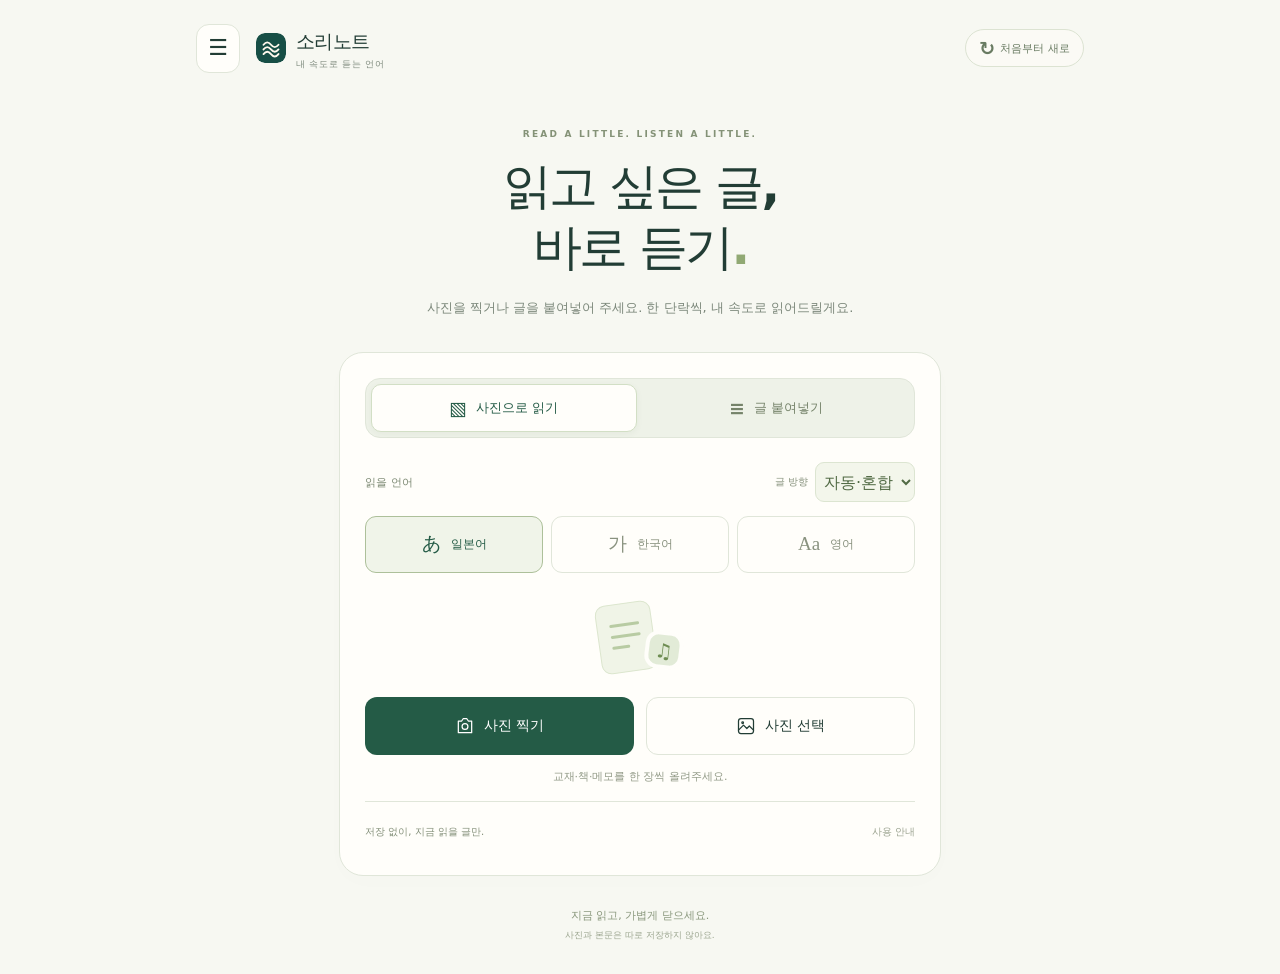
==== sorinote/index.html @ 28db0ab0 "Add photo quality guidance, inline paragraph editing and voice selection" ====
<!doctype html>
<html lang="ko">
<head>
<meta charset="utf-8"><meta name="viewport" content="width=device-width, initial-scale=1, viewport-fit=cover"><meta name="theme-color" content="#f7f8f2">
<meta name="description" content="사진을 찍거나 글을 붙여넣고, 한 단락씩 바로 들어보세요. 일본어·한국어·영어 무료 듣기.">
<title>소리노트 · 사진과 글, 바로 듣기</title><link rel="icon" href="icon.svg" type="image/svg+xml"><link rel="stylesheet" href="style.css?v=10"><script defer src="core.js?v=8"></script><script defer src="reading.js?v=6"></script><script defer src="ocr-clean.js?v=5"></script><script defer src="ocr-input.js?v=10"></script><script defer src="photo-quality.js?v=10"></script><script defer src="study.js?v=10"></script><script defer src="translation.js?v=8"></script><script defer src="workspace.js?v=10"></script><script defer src="app.js?v=10"></script>
</head><body>
<a class="skip" href="#main">본문으로 건너뛰기</a>
<header class="header"><a href="./" class="brand" aria-label="소리노트 홈"><img src="icon.svg" alt="" width="30" height="30"><span>소리노트<small>내 속도로 듣는 언어</small></span></a><button id="reset" class="reset-button" type="button"><span aria-hidden="true">↻</span> 처음부터 새로</button></header>
<main id="main" class="shell">
<section class="intro" id="intro"><span class="eyebrow">READ A LITTLE. LISTEN A LITTLE.</span><h1>읽고 싶은 글,<br> 바로 듣기<span class="title-dot">.</span></h1><p>사진을 찍거나 글을 붙여넣어 주세요.<br class="mobile-break"> 한 단락씩, 내 속도로 읽어드릴게요.</p></section>
<section id="intake-card" class="source-card" aria-label="본문 가져오기">
<div class="intake-tabs" role="tablist" aria-label="본문 가져오는 방법"><button id="photo-mode" type="button" role="tab" aria-selected="true" aria-controls="photo-source"><span aria-hidden="true">▧</span> 사진으로 읽기</button><button id="write-text" type="button" role="tab" aria-selected="false" aria-controls="text-editor" tabindex="-1"><span aria-hidden="true">≡</span> 글 붙여넣기</button></div>
<div class="source-top"><span class="small-label">읽을 언어</span><label id="layout-field" class="layout-field"><span>글 방향</span><select id="layout" aria-label="사진 속 글 방향"><option value="auto">자동·혼합</option><option value="horizontal">가로쓰기</option><option value="vertical">세로쓰기</option></select></label></div>
<fieldset class="languages"><legend class="sr-only">학습 언어</legend><label><input type="radio" name="language" value="ja" checked><span><b>あ</b> 일본어</span></label><label><input type="radio" name="language" value="ko"><span><b>가</b> 한국어</span></label><label><input type="radio" name="language" value="en"><span><b>Aa</b> 영어</span></label></fieldset>
<div id="photo-source" role="tabpanel" aria-labelledby="photo-mode"><div id="dropzone" class="dropzone"><div class="upload-illustration" id="upload-illustration" aria-hidden="true"><span class="paper-symbol"><i></i><i></i><i></i></span><span class="sound-symbol">♫</span></div><div class="photo-actions"><button type="button" id="take-photo" class="primary source-button"><svg viewBox="0 0 24 24" aria-hidden="true"><path d="M4 6h4l2-3h4l2 3h4v14H4z"/><circle cx="12" cy="12.5" r="3.5"/></svg><span>사진 찍기</span></button><button type="button" id="choose-photo" class="secondary source-button"><svg viewBox="0 0 24 24" aria-hidden="true"><rect x="3" y="3" width="18" height="18" rx="3"/><circle cx="8" cy="8" r="1"/><path d="m3 17 6-6 4 4 3-3 5 5"/></svg><span>사진 선택</span></button></div><p class="upload-hint" id="upload-hint">교재·책·메모를 한 장씩 올려주세요.</p></div>
<input type="file" id="camera-input" accept="image/*" capture="environment" hidden><input type="file" id="image-input" accept="image/jpeg,image/png,image/webp" hidden>
<div class="photo-preview" id="photo-preview" hidden><img id="image-preview" alt="선택한 사진"><div class="photo-caption"><strong id="photo-title">사진을 불러왔어요</strong><span id="photo-caption">글자를 확인하고 있어요.</span></div><div class="photo-tools"><button id="crop-photo" class="text-button" type="button">자르기</button><button id="rotate" class="icon-button" type="button" aria-label="사진 90도 회전 후 다시 인식" title="90도 회전 후 다시 인식">↻</button></div></div>
<div class="ocr-progress" id="ocr-progress" hidden><div class="progress-heading"><span id="ocr-status" role="status">글자를 읽고 있어요…</span><button type="button" id="cancel-ocr" class="text-button">취소</button></div><progress id="progress" max="1" value="0" aria-label="사진에서 글자 추출 진행률"></progress><p>처음에는 정밀 모델을 내려받느라 시간이 더 걸릴 수 있어요.</p></div>
<div id="error-panel" class="error-panel" role="alert" hidden><p id="error-text"></p><button id="retry" class="text-button" type="button">이 사진 다시 읽기 ↗</button></div>
</div><div id="paste-ready" class="paste-ready" hidden><p>준비한 본문을 아래에서 들어보세요.</p><button id="paste-again" class="text-button" type="button">다른 글 붙여넣기 ↗</button></div><div class="source-bottom"><span class="source-session-hint">저장 없이, 지금 읽을 글만.</span><a href="guide.html" class="guide-link">사용 안내</a></div>
</section>
<section id="text-editor" class="editor-card" hidden aria-labelledby="editor-title"><div class="section-heading"><h2 id="editor-title">읽을 글 확인하기</h2><button id="close-editor" class="text-button" type="button">닫기</button></div><label id="editor-hint" for="source-text" class="editor-hint">잘못 읽힌 글자를 고쳐주세요. <strong>빈 줄 하나가 단락 하나</strong>가 됩니다.</label><textarea id="source-text" maxlength="30000" placeholder="글을 입력하거나 붙여넣어 주세요.&#10;&#10;단락 사이를 한 줄 비우면 각각 나누어 들을 수 있어요."></textarea><div class="editor-meta"><span id="text-count">0자</span><span>최대 30,000자</span></div><div id="paste-options" class="paste-options" hidden><button id="split-pasted" class="text-button" type="button">문장별로 나누기</button><span>원래 단락은 그대로 유지해요.</span></div><button id="apply-text" class="primary full" type="button">이 글로 듣기 <span aria-hidden="true">→</span></button></section>
<section id="results" class="results" hidden aria-labelledby="results-title"><div class="section-heading"><div><span class="eyebrow">READY TO LISTEN</span><h2 id="results-title">한 단락씩 들어보세요 <span id="paragraph-count"></span></h2></div><button type="button" id="edit-text" class="text-button">글 수정</button></div>
<div class="reading-toolbar"><button id="furigana-toggle" type="button" aria-pressed="false">후리가나 켜기</button><button id="copy-all" type="button">전체 복사</button><details id="reading-settings"><summary>읽기 설정</summary><div class="settings-panel"><label for="font-size">글자 크기</label><select id="font-size"><option value="14">작게</option><option value="15" selected>보통</option><option value="17">크게</option></select><p>▶ 한 단락 듣기 · ↻ 그 단락 반복<br>읽고 있는 문장은 배경색으로 표시해요.</p></div></details></div>
<p class="result-hint">▶ 한 단락 듣기 · ↻ 단락 반복</p><p id="furigana-status" class="result-hint" role="status" hidden></p><p id="voice-warning" class="voice-warning" role="status" hidden></p><ol id="paragraphs" class="paragraphs"></ol><button id="another-photo" class="another-button" type="button"><span aria-hidden="true">＋</span> 다른 사진으로 새로 시작</button></section>
<footer class="footer"><span>지금 읽고, 가볍게 닫으세요.</span><p>사진과 본문은 따로 저장하지 않아요.</p></footer>
</main>
<section id="player-bar" class="player-bar" aria-label="전체 듣기" hidden><div class="player-inner"><div class="player-status"><span class="status-dot" id="status-dot"></span><span id="play-status" role="status">듣기 준비</span></div><div class="player-controls"><button type="button" id="play-all" class="primary"><span id="all-symbol" aria-hidden="true">▶</span><span id="all-label">전체 듣기</span></button><button type="button" id="stop" class="secondary stop-button" disabled aria-label="재생 정지"><span aria-hidden="true">■</span><span>정지</span></button>
<div class="speed"><div class="speed-heading"><label for="rate">듣기 속도</label><output id="rate-value" for="rate">1.00×</output></div><input id="rate" type="range" min="0.5" max="2" step="0.05" value="1" aria-valuetext="1.00배속"><div class="speed-limits" aria-hidden="true"><span>0.5×</span><span>2.0×</span></div></div>
</div></div></section>
<div id="toast" class="toast" role="status" hidden></div><noscript>자바스크립트를 켜면 사진의 글자를 추출하고 읽을 수 있습니다.</noscript>
<dialog id="crop-dialog" class="crop-dialog" aria-labelledby="crop-title"><div class="section-heading"><h2 id="crop-title">읽을 부분만 골라주세요</h2><button id="crop-cancel" class="text-button" type="button">취소</button></div><p class="dialog-hint">사진 위를 드래그하거나 모서리를 움직이세요.<br>문제 번호·해설·옆 페이지를 제외하면 더 깔끔해져요.</p><div class="crop-board"><canvas id="crop-canvas" aria-label="사진에서 읽을 영역 선택"></canvas></div><details class="crop-fine"><summary>선택 영역 세밀하게 조절</summary><div class="crop-sliders"><label>왼쪽<input id="crop-x" type="range" min="0" max="97" value="0"></label><label>위쪽<input id="crop-y" type="range" min="0" max="97" value="0"></label><label>너비<input id="crop-w" type="range" min="3" max="100" value="100"></label><label>높이<input id="crop-h" type="range" min="3" max="100" value="100"></label></div></details><div class="crop-actions"><button id="crop-full" class="secondary" type="button">전체 사진 읽기</button><button id="crop-use" class="primary" type="button">선택 영역 읽기</button></div></dialog>
<dialog id="reading-dialog" class="reading-dialog" aria-labelledby="reading-title"><h2 id="reading-title">후리가나 수정</h2><p id="reading-word" lang="ja"></p><label for="reading-value">한자 위에 표시할 읽는 법</label><input id="reading-value" type="text" maxlength="80" autocomplete="off" spellcheck="false"><p class="dialog-hint">자동 독음은 문맥이나 이름에 따라 틀릴 수 있어요.</p><div class="crop-actions"><button id="reading-cancel" class="secondary" type="button">취소</button><button id="reading-apply" class="primary" type="button">반영하기</button></div></dialog>
<dialog id="copy-dialog" class="reading-dialog" aria-labelledby="copy-title"><h2 id="copy-title">복사할 본문</h2><p class="dialog-hint">자동 복사를 사용할 수 없어요. 아래 글을 길게 눌러 복사해주세요.</p><textarea id="copy-text" readonly aria-label="복사할 일본어 원문"></textarea><button id="copy-close" class="primary full" type="button">닫기</button></dialog>
</body></html>
---- sorinote/style.css ----
@charset "UTF-8";
:root{--bg:#f7f8f2;--paper:#fffefa;--ink:#223d35;--muted:#7c887b;--accent:#245b46;--line:#e0e6d9;--tint:#eef2e5;--soft:#e4edda;font-family:"Pretendard","Noto Sans KR","Malgun Gothic",system-ui,sans-serif;color:var(--ink);background:var(--bg);font-synthesis:none}
*{box-sizing:border-box}body{margin:0;line-height:1.6;-webkit-tap-highlight-color:transparent}button,input,select,textarea{font:inherit}button,a,input,select,textarea{touch-action:manipulation}button{cursor:pointer;border:1px solid transparent;display:inline-flex;align-items:center;justify-content:center;gap:9px;border-radius:13px;font-weight:650;font-size:14px;padding:13px 17px;line-height:1.4;color:var(--ink);background:transparent;min-height:44px}button:disabled{opacity:.42;cursor:not-allowed}button:hover:not(:disabled){filter:brightness(.96)}button:focus-visible,a:focus-visible,input:focus-visible,textarea:focus-visible,select:focus-visible{outline:3px solid #b68b56;outline-offset:4px}h1,h2,p{margin:0}a{color:inherit}.primary{background:var(--accent);color:#fff}.secondary{background:var(--paper);border-color:var(--line)}.full{width:100%}.text-button{font-size:12px;padding:5px 0;border-radius:5px;color:#607557;font-weight:550}.header{max-width:944px;margin:auto;padding:24px 28px;display:flex;align-items:center;justify-content:space-between;gap:16px}.brand{display:flex;gap:10px;align-items:center;text-decoration:none;font-size:19px;font-weight:750;letter-spacing:-.6px}.brand img{border-radius:9px}.brand small{display:block;font-size:9px;letter-spacing:.7px;font-weight:450;color:var(--muted);margin-top:1px}.reset-button{border:1px solid #dce3d2;background:#fffefa80;font-size:11px;font-weight:550;border-radius:24px;min-height:38px;padding:8px 13px;color:#697b62;gap:5px}.reset-button>span{font-size:19px;line-height:1}.shell{max-width:650px;margin:24px auto 0;padding:0 24px}.intro{text-align:center;margin:30px 0 32px}.eyebrow{font-size:9px;font-weight:650;letter-spacing:2.2px;color:#849277;display:block}.intro h1{font-size:49px;line-height:1.25;letter-spacing:-2.9px;font-weight:650;margin-top:15px}.title-dot{color:#91a974}.intro p{font-size:13px;line-height:1.9;color:var(--muted);margin-top:17px}.mobile-break{display:none}.source-card,.editor-card{background:var(--paper);border:1px solid var(--line);border-radius:24px;padding:25px;box-shadow:0 6px 24px #273f1b03}.source-top{display:flex;justify-content:space-between;align-items:center;margin-bottom:14px}.small-label{font-size:11px;font-weight:600;color:#7b8872}.free-label{font-size:10px;color:#8b997a;background:#f0f3e9;padding:3px 9px;border-radius:12px}.languages{padding:0;border:0;margin:0;display:grid;grid-template-columns:repeat(3,1fr);gap:8px}.languages label{position:relative;cursor:pointer}.languages input{opacity:0;position:absolute;width:1px;height:1px}.languages span{display:flex;gap:10px;justify-content:center;align-items:center;padding:12px 5px;border:1px solid var(--line);border-radius:11px;color:#89927f;font-size:12px;min-height:50px;transition:background .15s}.languages b{font-family:serif;font-weight:400;font-size:19px}.languages input:checked+span{background:#f0f4e9;color:var(--accent);border-color:#adc09a}.languages input:focus-visible+span{outline:3px solid #b68b56;outline-offset:3px}.dropzone{margin-top:23px;text-align:center;border-radius:14px}.dropzone.dragover{outline:2px dashed #6f8c5c;outline-offset:8px}.upload-illustration{height:84px;position:relative;display:flex;justify-content:center;align-items:center;margin-bottom:17px}.paper-symbol{display:block;background:#f0f4e7;border:1px solid #dce6ce;width:56px;height:69px;border-radius:10px;transform:rotate(-8deg);padding:19px 12px}.paper-symbol i{height:3px;background:#b8cba3;display:block;margin-bottom:8px;border-radius:2px}.paper-symbol i:last-child{width:60%}.sound-symbol{position:relative;background:#e2ebd7;border:4px solid var(--paper);color:#6e8d52;width:38px;height:38px;display:grid;place-items:center;font-size:20px;border-radius:13px;margin:25px 0 0 -9px;transform:rotate(7deg)}.photo-actions{display:grid;grid-template-columns:1fr 1fr;gap:12px}.source-button{min-height:58px;font-size:14px;border-radius:12px}.source-button svg{width:20px;height:20px;fill:none;stroke:currentColor;stroke-width:1.5;stroke-linejoin:round;stroke-linecap:round}.upload-hint{font-size:11px;color:#929a87;margin-top:13px}.source-bottom{display:flex;justify-content:space-between;align-items:center;border-top:1px solid var(--line);padding-top:12px;margin-top:22px;gap:16px}.guide-link{font-size:10px;color:#9aa28f;text-decoration:none;padding:10px 0}.photo-preview{display:flex;align-items:center;gap:13px;background:#f4f6ee;border-radius:13px;padding:12px;margin-top:16px}.photo-preview img{width:50px;height:62px;object-fit:contain;border-radius:5px;background:white}.photo-caption{display:flex;flex-direction:column;flex:1;min-width:0;gap:3px}.photo-caption strong{font-size:12px;font-weight:600}.photo-caption span{font-size:10px;color:var(--muted)}.icon-button{font-size:24px;padding:5px;min-width:44px}.ocr-progress{margin-top:18px}.progress-heading{display:flex;justify-content:space-between;align-items:center;gap:8px}.progress-heading>span{font-size:12px}.ocr-progress p{font-size:10px;line-height:1.8;color:var(--muted);margin-top:9px}progress{width:100%;height:5px;accent-color:var(--accent);border:0;border-radius:10px;overflow:hidden;background:#e6ecdd;display:block;margin-top:6px}progress::-webkit-progress-bar{background:#e6ecdd}progress::-webkit-progress-value{background:#789963}.error-panel{padding:14px;margin-top:17px;background:#f8f0e5;border:1px solid #ecdcc3;border-radius:12px}.error-panel p{font-size:12px;line-height:1.9;color:#8b6640}.error-panel .text-button{color:#916334}.editor-card{margin-top:18px}.section-heading{display:flex;justify-content:space-between;align-items:center;gap:14px}.section-heading h2{font-size:19px;letter-spacing:-.7px;font-weight:650}.editor-hint{font-size:11px;color:var(--muted);display:block;margin:12px 0}.editor-hint strong{font-weight:550;color:#5d7353}textarea{width:100%;min-height:250px;border:1px solid var(--line);background:#fcfdf8;color:var(--ink);padding:16px;border-radius:12px;font-size:16px;line-height:1.9;resize:vertical;display:block}textarea::placeholder{color:#a0a792}.editor-meta{display:flex;justify-content:space-between;font-size:10px;color:#929b87;margin:8px 0 17px}.results{margin-top:32px}.results .section-heading .eyebrow{font-size:8px;margin-bottom:7px}.results h2{font-size:20px}.results h2>span{font-size:12px;color:#93a080;vertical-align:middle;letter-spacing:0;font-weight:500;margin-left:5px}.result-hint{font-size:11px;color:var(--muted);margin-top:10px}.paragraphs{list-style:none;margin:18px 0 0;padding:0;display:grid;gap:12px}.paragraph{background:var(--paper);border:1px solid var(--line);border-radius:18px;padding:19px 20px;transition:border-color .15s,background .15s}.paragraph.active{border-color:#96b17c;background:#f0f5e7;box-shadow:inset 3px 0 #6f9255}.paragraph-top{display:flex;justify-content:space-between;align-items:center;margin-bottom:10px}.paragraph-label{font-size:10px;color:#95a185;letter-spacing:1.2px;font-variant-numeric:tabular-nums}.paragraph-play{width:38px;height:38px;min-height:38px;border-radius:50%;padding:0;background:#f0f4e9;color:#76935c;font-size:13px}.paragraph.active .paragraph-play{background:var(--accent);color:white}.paragraph-text{font-size:18px;line-height:2.1;overflow-wrap:anywhere;white-space:pre-wrap}.paragraph-text[lang=ja]{font-family:"Yu Mincho","Hiragino Mincho ProN","Noto Serif JP",serif}.paragraph-text[lang=en]{font-size:17px;line-height:1.9}.another-button{border:1px dashed #cfdac3;width:100%;margin-top:20px;color:#849475;min-height:50px;font-size:12px}.another-button>span{font-size:18px;font-weight:400}.voice-warning{font-size:11px;line-height:1.9;color:#976d3e;background:#f6efdf;padding:12px 14px;border-radius:10px;margin-top:15px}.footer{text-align:center;margin:30px 0;font-size:10px;color:#9ba58f;line-height:1.9}.footer>span{font-size:11px;color:#88967b}.footer p{font-size:9px}.player-bar{position:fixed;left:0;right:0;bottom:0;background:#fffefaf5;border-top:1px solid var(--line);backdrop-filter:blur(14px);padding:12px 24px calc(15px + env(safe-area-inset-bottom));z-index:10;box-shadow:0 -6px 35px #203f1d04}.player-inner{max-width:602px;margin:auto}.player-status{display:flex;gap:7px;align-items:center;font-size:10px;color:#8a967e;margin-bottom:9px}.status-dot{width:5px;height:5px;background:#abb99c;border-radius:50%;flex-shrink:0}.status-dot.playing{background:#5d8a43;box-shadow:0 0 0 3px #e6efdc}.player-controls{display:flex;align-items:center;gap:9px}.player-controls .primary{flex:1;min-height:48px;font-size:14px}.stop-button{min-height:48px;font-size:11px;gap:5px;padding:10px 13px}.stop-button>span:first-child{font-size:10px}body.has-results .shell{padding-bottom:115px}body.has-content .intro{margin-top:16px;margin-bottom:23px}body.has-content .intro h1{font-size:28px;letter-spacing:-1px;margin-top:9px}body.has-content .intro h1 br{display:none}body.has-content .intro p{display:none}body.has-content .intro .eyebrow{font-size:8px}body.has-content .upload-illustration,body.has-content .upload-hint{display:none}body.has-content .source-button{min-height:43px;font-size:12px}body.has-content .dropzone{margin-top:16px}body.has-content .source-card{padding:20px 25px}body.has-content .source-bottom{margin-top:15px;padding-top:8px}.toast{position:fixed;left:50%;bottom:calc(25px + env(safe-area-inset-bottom));transform:translateX(-50%);padding:12px 18px;background:#314f3e;color:#fff;border-radius:13px;box-shadow:0 5px 20px #203b2520;max-width:min(90vw,550px);font-size:12px;line-height:1.8;z-index:20}body.has-results .toast{bottom:calc(130px + env(safe-area-inset-bottom))}.skip:not(:focus),.sr-only{position:absolute;width:1px;height:1px;padding:0;margin:-1px;overflow:hidden;clip:rect(0,0,0,0);white-space:nowrap;border:0}.skip:focus{position:fixed;top:8px;left:8px;background:white;padding:10px;z-index:30}[hidden]{display:none!important}.guide{max-width:700px;margin:35px auto;padding:0 25px 40px;font-size:14px}.guide h1{font-size:30px;letter-spacing:-1.3px;margin-bottom:25px}.guide h2{font-size:18px;margin:30px 0 10px}.guide p,.guide li{line-height:1.9;margin:10px 0}.guide .callout{padding:17px 20px;background:#edf2e4;border-radius:13px}.guide a{color:var(--accent)}
@media(max-width:600px){.header{padding:18px 20px}.brand{font-size:18px}.brand small{font-size:8px}.reset-button{padding:9px 11px;font-size:11px;min-height:42px}.shell{margin-top:12px;padding:0 18px}.intro{margin:27px 0}.intro .eyebrow{font-size:8px;letter-spacing:1.8px}.intro h1{font-size:40px;letter-spacing:-2px;margin-top:14px}.intro p{font-size:12px;margin-top:14px}.mobile-break{display:block}.source-card,.editor-card{padding:22px 19px;border-radius:21px}.languages span{gap:7px;padding:10px 4px;min-height:47px;font-size:12px}.languages b{font-size:17px}.source-button{min-height:58px;font-size:14px}.photo-actions{gap:9px}.upload-illustration{height:75px;margin-bottom:15px}.dropzone{margin-top:21px}.source-bottom{margin-top:19px}.footer{margin:27px 0}.player-bar{padding:10px 18px calc(12px + env(safe-area-inset-bottom))}.player-controls{gap:8px}.player-controls .primary{font-size:14px}.stop-button{padding:9px 12px}.paragraph{padding:16px 17px;border-radius:16px}.paragraph-text{font-size:17px;line-height:2}.paragraph-text[lang=en]{font-size:16px}.results{margin-top:28px}.results h2{font-size:18px}.results .section-heading .text-button{white-space:nowrap}.result-hint{font-size:10px}.paragraph-top{margin-bottom:6px}.paragraph-play{min-width:44px;min-height:44px;width:44px;height:44px}.photo-preview{gap:10px;padding:10px}.photo-preview img{width:43px;height:53px}.photo-caption strong{font-size:11px}.photo-caption span{font-size:10px}body.has-content .intro h1{font-size:25px}body.has-content .source-card{padding:17px 19px}body.has-results .shell{padding-bottom:125px}textarea{min-height:230px}.editor-hint{font-size:11px}.guide h1{font-size:26px}}
@media(prefers-reduced-motion:reduce){*{scroll-behavior:auto!important;transition:none!important}}
@media(max-width:360px){.stop-button>span:last-child{display:none}.stop-button{width:42px;padding:10px;flex-shrink:0}.player-controls .primary{padding:12px 10px;gap:7px;white-space:nowrap;font-size:13px}}
body:has(#nl-badge-frame) .player-bar{bottom:64px}body.has-results:has(#nl-badge-frame) .shell{padding-bottom:195px}body:has(#nl-badge-frame) .toast{bottom:calc(84px + env(safe-area-inset-bottom))}body.has-results:has(#nl-badge-frame) .toast{bottom:calc(194px + env(safe-area-inset-bottom))}
.layout-field{display:flex;align-items:center;gap:7px;color:#89947f;font-size:10px}.layout-field select{font:inherit;font-size:16px;color:#526b45;background:#f3f6eb;border:1px solid #dce5d1;border-radius:9px;padding:7px 4px;min-height:40px;max-width:125px;cursor:pointer}.source-top{gap:12px}
.player-controls{display:grid;grid-template-columns:minmax(0,1fr) auto minmax(190px,1fr);gap:12px}
.speed{min-width:0;color:#687d59}
.speed-heading,.speed-limits{display:flex;align-items:center;justify-content:space-between}
.speed-heading{font-size:11px;line-height:1.2}
.speed-heading output{font-size:13px;font-weight:650;font-variant-numeric:tabular-nums;color:var(--accent)}
.speed-limits{font-size:9px;color:#8a967e;line-height:1}
.speed input{--speed-fill:33.333%;display:block;width:100%;height:28px;margin:0;appearance:none;-webkit-appearance:none;background:transparent;cursor:pointer;accent-color:var(--accent);border-radius:6px}
.speed input::-webkit-slider-runnable-track{height:4px;border-radius:4px;background:linear-gradient(to right,var(--accent) var(--speed-fill),#dce5d1 var(--speed-fill))}
.speed input::-moz-range-track{height:4px;border-radius:4px;background:linear-gradient(to right,var(--accent) var(--speed-fill),#dce5d1 var(--speed-fill))}
.speed input::-webkit-slider-thumb{appearance:none;-webkit-appearance:none;width:20px;height:20px;margin-top:-8px;border-radius:50%;background:var(--accent);border:3px solid var(--paper);box-shadow:0 0 0 1px #a9b99b}
.speed input::-moz-range-thumb{width:14px;height:14px;border-radius:50%;background:var(--accent);border:3px solid var(--paper);box-shadow:0 0 0 1px #a9b99b}
.speed input:focus-visible{outline:2px solid #b68b56;outline-offset:3px}
@media(max-width:600px){.player-controls{grid-template-columns:minmax(0,1fr) auto;gap:9px}.speed{grid-column:1/-1}.speed input{height:30px}body.has-results .shell{padding-bottom:190px}body.has-results .toast{bottom:calc(190px + env(safe-area-inset-bottom))}body.has-results:has(#nl-badge-frame) .shell{padding-bottom:254px}body.has-results:has(#nl-badge-frame) .toast{bottom:calc(254px + env(safe-area-inset-bottom))}}
.reading-note{padding:9px 18px;color:#7c887b;text-align:center;font-size:13px;overflow-wrap:anywhere}.reading-note>span{font-size:10px;display:block;margin-bottom:5px}.reading-note p[lang=ja]{font-family:"Yu Mincho","Hiragino Mincho ProN",serif;line-height:1.9}
:root{--reading-size:15px}.paragraph-text,.paragraph-text[lang=en]{font-size:var(--reading-size);line-height:1.95;letter-spacing:.01em}.paragraph-text ruby{ruby-position:over;ruby-align:center;cursor:pointer}.paragraph-text rt{font-family:"Yu Gothic","Hiragino Kaku Gothic ProN",sans-serif;font-size:.53em;font-weight:400;letter-spacing:0;color:#6b7e62;user-select:none}.has-furigana .paragraph-text{line-height:2.45}.sentence{border-radius:3px;box-decoration-break:clone;-webkit-box-decoration-break:clone;transition:background .15s}.sentence.speaking{background:#e2e9b7;box-shadow:0 0 0 2px #e2e9b7}.paragraph.active .sentence.speaking{color:#233e20}.paragraph-controls{display:flex;align-items:center;gap:7px}.paragraph-repeat{min-width:40px;min-height:40px;width:40px;height:40px;border:1px solid var(--line);border-radius:50%;font-size:20px;padding:0;color:#819374}.paragraph-repeat[aria-pressed=true]{background:#dbe9c9;color:#315e26;border-color:#9db889}.reading-toolbar{display:flex;flex-wrap:wrap;gap:7px;margin-top:18px;align-items:flex-start}.reading-toolbar>button,.reading-toolbar summary{min-height:42px;font-size:11px;border:1px solid #dce5d1;border-radius:10px;background:#f1f5e9;padding:10px 12px;color:#617651;cursor:pointer;line-height:1.6;font-weight:550}.reading-toolbar>button[aria-pressed=true]{background:#e2ecd5;border-color:#a6bc92;color:#315e26}.reading-toolbar details{position:relative;flex:1;min-width:100px}.reading-toolbar summary{text-align:center;list-style:none}.reading-toolbar summary::-webkit-details-marker{display:none}.reading-toolbar summary::after{content:'⌄';margin-left:8px}.reading-toolbar details[open] summary::after{content:'⌃'}.settings-panel{position:absolute;right:0;top:49px;z-index:4;width:260px;max-width:82vw;padding:17px;border:1px solid var(--line);background:var(--paper);border-radius:14px;box-shadow:0 10px 30px #243d3220;display:flex;gap:12px;align-items:center;flex-wrap:wrap}.settings-panel label{font-size:12px}.settings-panel select{font-size:16px;border:1px solid var(--line);border-radius:9px;padding:6px 10px;background:#f7f9f2;flex:1;min-height:42px}.settings-panel p{font-size:10px;line-height:1.8;color:var(--muted);width:100%}.photo-tools{display:flex;align-items:center;gap:2px}.photo-tools .text-button{font-size:11px;min-width:40px}.dialog-hint{font-size:12px;color:var(--muted);line-height:1.8;margin:12px 0}.crop-dialog,.reading-dialog{border:1px solid var(--line);border-radius:20px;padding:22px;background:var(--paper);color:var(--ink);width:min(760px,calc(100vw - 24px));max-height:calc(100dvh - 24px);overflow:auto;box-shadow:0 12px 80px #16352230}.reading-dialog{width:min(430px,calc(100vw - 24px))}dialog::backdrop{background:#1d342fc4;backdrop-filter:blur(3px)}dialog h2{font-size:20px;letter-spacing:-.5px}.crop-board{text-align:center;background:#eef2e8;border-radius:10px;overflow:hidden;line-height:0}.crop-board canvas{max-width:100%;height:auto;touch-action:none;cursor:crosshair;display:inline-block}.crop-actions{display:grid;grid-template-columns:1fr 1fr;gap:9px;margin-top:16px}.crop-actions button{font-size:13px;padding:12px 8px;min-height:48px}.crop-fine{font-size:11px;margin-top:13px;color:#6a7f58}.crop-fine summary{cursor:pointer;padding:7px 0}.crop-sliders{display:grid;grid-template-columns:1fr 1fr;gap:10px 20px;margin-top:10px}.crop-sliders label{display:flex;flex-direction:column;gap:6px}.crop-sliders input{width:100%;accent-color:var(--accent);min-height:30px}.reading-dialog>label{display:block;font-size:12px;margin:14px 0 7px}.reading-dialog>input{font:inherit;font-size:18px;width:100%;min-height:48px;background:#f7f9f1;border:1px solid var(--line);border-radius:10px;padding:10px 13px;color:var(--ink)}#reading-word{font-family:"Yu Mincho",serif;font-size:24px;margin-top:16px}#copy-text{min-height:220px;font-size:15px;margin-bottom:14px}.has-results .footer{padding-bottom:10px}
@media(max-width:600px){.paragraph{padding:14px 16px}.paragraph-text,.paragraph-text[lang=en]{font-size:var(--reading-size);line-height:1.95}.has-furigana .paragraph-text{line-height:2.45}.paragraph-label{font-size:9px}.paragraph-repeat{min-height:44px;min-width:44px;width:44px;height:44px}.reading-toolbar>button{flex:1;white-space:nowrap;padding:10px 8px}.reading-toolbar details{flex:1}.reading-toolbar summary{padding:10px 8px;white-space:nowrap}.crop-dialog,.reading-dialog{padding:17px}.crop-dialog h2{font-size:18px}.dialog-hint{font-size:11px}.photo-preview .photo-caption{min-width:100px}.photo-tools{flex-direction:column;gap:0}.photo-tools .icon-button{min-height:34px;height:34px}.photo-tools .text-button{min-height:28px}}
/* Session-only workspace, translation and source comparison. */
.header{position:relative;justify-content:flex-start}.header .brand{margin-right:auto}.menu-button{min-width:44px;padding:8px;font-size:22px;border:1px solid var(--line);background:var(--paper)}.category-menu{position:absolute;left:28px;top:78px;z-index:30;display:grid;min-width:200px;padding:8px;background:var(--paper);border:1px solid var(--line);border-radius:16px;box-shadow:0 12px 35px #223d3520}.category-menu button{justify-content:flex-start}.category-menu [aria-current]{background:var(--tint)}
#practice-view,#guide-view{padding:20px 0 30px}#practice-view h1,#guide-view h1{font-size:28px;letter-spacing:-1px;margin:10px 0}.workspace-hint{font-size:12px;color:#71806b;line-height:1.8;margin:12px 0}.workspace-guide h2{font-size:17px;margin:26px 0 9px}.workspace-guide p{font-size:13px;margin:10px 0;line-height:1.9}.workspace-guide a{color:var(--accent)}.paragraph-actions{display:flex;align-items:center;gap:16px;border-top:1px solid var(--line);margin-top:16px;padding-top:8px;flex-wrap:wrap}.paragraph-actions>.text-button{min-height:44px}.paragraph-more{margin-left:auto;position:relative}.paragraph-more summary{cursor:pointer;list-style:none;font-size:24px;min-width:44px;min-height:44px;text-align:center}.paragraph-more summary::-webkit-details-marker{display:none}.paragraph-more[open]{width:100%;display:grid;gap:4px}.paragraph-more[open] summary{text-align:right}.paragraph-more button{display:block;width:100%;background:var(--tint);font-size:12px;text-align:left}.translation-panel{background:#edf2f0;border-left:3px solid #b2c8bb;border-radius:8px;padding:15px;margin-top:15px;font-size:14px;line-height:1.9;overflow-wrap:anywhere}.translation-panel small{display:block;margin-top:9px;font-size:10px;color:#6d7e73}.uncertain{display:inline;padding:0;min-height:0;font:inherit;line-height:inherit;border:0;border-radius:2px;background:#e9cc6633;box-shadow:0 1px #d2ad54;white-space:pre-wrap}.uncertain-ruby{background:#e9cc6633}.speed-note{font-size:9px;color:#6d7e68;margin-top:3px;line-height:1.5}.workspace-dialog{width:min(960px,calc(100vw - 28px));max-height:90dvh;padding:24px;border:1px solid var(--line);border-radius:22px;background:var(--paper);color:var(--ink);overflow:auto}.workspace-dialog::backdrop{background:#172f2666;backdrop-filter:blur(2px)}.workspace-dialog h2{font-size:20px}.workspace-dialog>p{font-size:13px;line-height:1.85;margin:13px 0}.workspace-dialog details{font-size:12px;margin:12px 0}.workspace-dialog summary{cursor:pointer;min-height:36px}.workspace-dialog a{color:var(--accent)}#translation-consent{max-width:560px}#consent-text{max-height:180px;overflow:auto;white-space:pre-wrap;font-size:14px}.source-comparison{display:grid;grid-template-columns:1fr 1fr;gap:24px;margin-top:16px;align-items:start}.source-comparison>div{min-width:0}.source-comparison label{display:block;font-size:12px;margin:10px 0}.source-comparison canvas{display:block;max-width:100%;width:100%;height:auto;border:1px solid var(--line);background:white;touch-action:none;cursor:crosshair}.source-comparison textarea{font-size:16px;min-height:180px}.source-actions{display:flex;gap:8px;flex-wrap:wrap;margin-top:8px}.source-actions button{font-size:11px;padding:9px}.region-controls{display:grid;grid-template-columns:1fr 1fr;gap:8px}.region-controls input{width:100%;accent-color:var(--accent)}.selection-status{font-size:12px;background:var(--tint);border-radius:9px;padding:9px;margin:12px 0;max-height:130px;overflow:auto;white-space:pre-wrap}.source-lines{display:flex;flex-wrap:wrap;gap:4px;max-height:130px;overflow:auto}.source-lines button{padding:5px 9px;background:var(--tint)}.split-options{display:grid;gap:10px}.split-options button{text-align:left;justify-content:flex-start;font-weight:400;line-height:1.8}.practice-label{display:block;font-size:12px;margin:20px 0 8px}#practice-paragraph{width:100%;max-width:100%;padding:12px;border:1px solid var(--line);border-radius:10px;background:var(--paper);color:var(--ink)}.practice-options{display:flex;gap:12px;flex-wrap:wrap;align-items:center;margin-top:15px;font-size:12px}.practice-options select{max-width:100px;padding:7px;border:1px solid var(--line);border-radius:8px;background:var(--paper)}.practice-sentence{display:flex;gap:14px;align-items:flex-start;cursor:pointer}.practice-sentence .paragraph-play{flex-shrink:0;font-size:11px}.practice-text{flex:1;min-width:0}.hide-original .practice-text{visibility:hidden}.hide-original .practice-sentence{min-height:90px;background-image:linear-gradient(transparent 49%,#e0e6d9 50%,transparent 51%)}#practice-toolbar .reading-toolbar{margin:20px 0}#practice-toolbar #copy-all,#practice-toolbar #undo-change{display:none}#undo-change{margin-left:auto;font-size:11px}
@media(max-width:600px){.header{gap:9px;padding:15px 16px}.header .brand{font-size:16px;gap:6px}.header .brand img{width:25px;height:25px}.header .brand small{display:none}.reset-button{font-size:10px;padding:8px}.category-menu{left:16px;top:65px}.source-comparison{grid-template-columns:1fr;gap:18px}.workspace-dialog{padding:18px;width:calc(100vw - 20px)}.workspace-dialog h2{font-size:18px}.paragraph-actions{gap:12px}.translation-panel{font-size:13px;padding:12px}.source-comparison canvas{max-height:none}.speed-note{font-size:9px}body.has-results .shell{padding-bottom:210px}.practice-sentence{gap:10px}.practice-options{gap:9px}}
@media(max-width:360px){.header .brand{font-size:14px}.header .brand img{display:none}.header{gap:7px}.paragraph-actions{gap:8px}.paragraph-actions .text-button{font-size:11px}}
.source-comparison canvas{width:auto;max-width:100%;max-height:55dvh;margin-inline:auto}
/* Photo and clipboard text share language and playback settings. */
.settings-panel .settings-close{width:100%;justify-content:flex-end;min-height:32px;padding:0}
@media(max-width:600px){.reading-toolbar .settings-panel{position:fixed;top:auto;bottom:calc(200px + env(safe-area-inset-bottom));left:18px;right:18px;width:auto;max-width:none;max-height:calc(100dvh - 230px);z-index:45;box-shadow:0 4px 45px #223d3540}.inline-editor textarea{font-size:max(16px,var(--reading-size))}}
.photo-quality{margin-top:10px;padding:10px 12px;background:var(--tint);border-radius:10px;color:#52694c;font-size:11px}.photo-quality[data-level=check],.photo-quality[data-level=retake]{background:#f5efdf;color:#7e6535}.photo-quality>p{overflow:hidden;text-overflow:ellipsis;white-space:nowrap}.photo-quality details{font-size:10px;margin-top:3px}.photo-quality summary{cursor:pointer;min-height:32px;align-content:center}.photo-quality ul{padding-left:17px;margin:5px 0}.photo-quality details p{line-height:1.8}.photo-quality>button{width:100%;font-size:12px;margin-top:7px;min-height:44px}.edited-badge{display:inline-block;margin-left:9px;font-size:9px;letter-spacing:0;color:#527452;background:var(--tint);border-radius:5px;padding:2px 6px}.inline-editor{margin-top:10px}.inline-editor>label{display:block;font-size:11px;color:var(--muted);margin:8px 0}.inline-editor textarea{width:100%;min-height:120px;max-height:none;resize:vertical;overflow:hidden;font-size:var(--reading-size);line-height:1.95;padding:12px;font-family:inherit}.inline-editor textarea[lang=ja]{font-family:"Yu Mincho","Hiragino Mincho ProN",serif}.inline-edit-tools{display:flex;gap:8px;flex-wrap:wrap;margin-top:8px}.inline-edit-tools button{font-size:12px;min-height:44px}.inline-edit-tools .text-button{margin-left:auto}.inline-edit-hint{font-size:10px;color:var(--muted);margin-top:7px}.inline-edit-status{color:#99663e;font-size:12px;margin-top:5px}.inline-source{background:white;border:1px solid var(--line);border-radius:8px;padding:7px;overflow:auto;max-height:45dvh}.inline-source canvas{display:block;max-width:100%;height:auto;margin:auto}.voice-settings{width:100%;min-width:0;display:grid;grid-template-columns:1fr;gap:8px;border-top:1px solid var(--line);padding-top:12px}.voice-settings select{width:100%;min-width:0;font-size:13px}.voice-settings button{font-size:12px;min-height:44px}.settings-panel{max-height:65dvh;overflow:auto}.settings-panel .voice-settings p{font-size:10px}
.intake-tabs{display:grid;grid-template-columns:1fr 1fr;gap:7px;background:#eef2e8;border:1px solid var(--line);border-radius:15px;padding:5px;margin-bottom:24px}.intake-tabs button{min-width:0;min-height:48px;font-size:13px;padding:10px 7px;border-radius:10px;color:#75836a}.intake-tabs button[aria-selected=true]{background:var(--paper);color:var(--accent);box-shadow:0 2px 7px #29452b0c;border-color:#d2dfc5}.intake-tabs button>span{font-size:19px;line-height:1}.source-session-hint{font-size:10px;color:#84907a}.paste-ready{font-size:12px;color:#74866b;margin-top:20px}.paste-options{display:flex;align-items:center;justify-content:space-between;gap:12px;margin:0 0 12px;flex-wrap:wrap}.paste-options>span{font-size:10px;color:#84907a}.paste-options button{min-height:44px}.editor-card #source-text{min-height:220px}.source-card .source-bottom{margin-top:16px}.editor-card #apply-text{min-height:52px}
@media(max-width:600px){.intake-tabs{margin-bottom:19px}.intake-tabs button{font-size:12px;gap:6px}.intro h1{font-size:36px}.editor-card #source-text{min-height:180px}.paste-options{gap:4px}.paste-options>span{font-size:9px}}
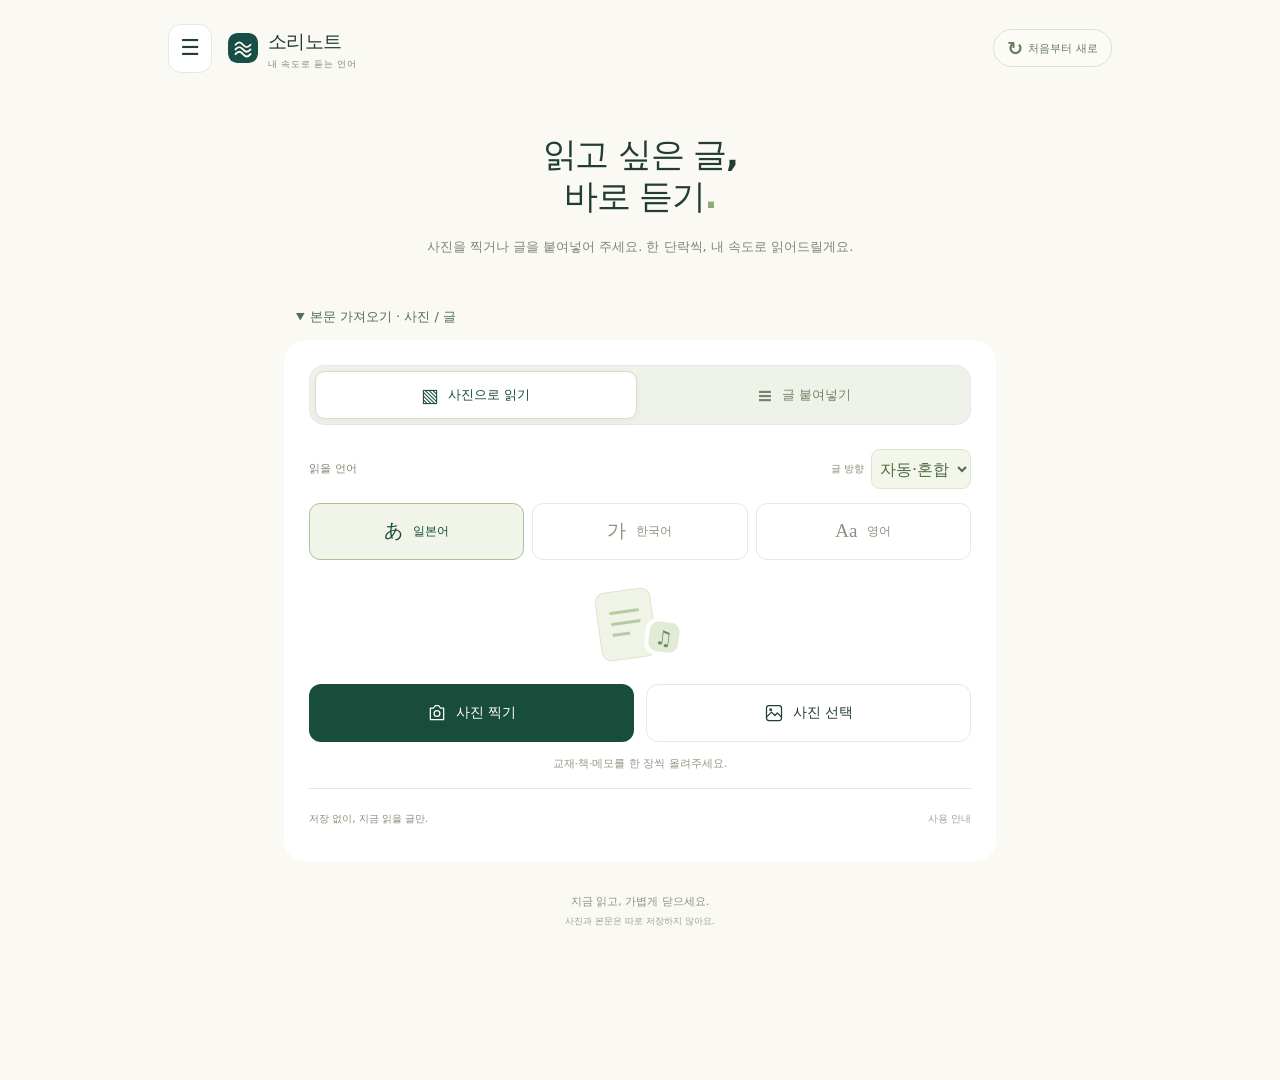
==== commit 78a444c3: "Refine mobile reading and study views with local dictionary and PWA" ====
--- a/sorinote/index.html
+++ b/sorinote/index.html
@@ -3,8 +3,8 @@
 <head>
 <meta charset="utf-8"><meta name="viewport" content="width=device-width, initial-scale=1, viewport-fit=cover"><meta name="theme-color" content="#f7f8f2">
 <meta name="description" content="사진을 찍거나 글을 붙여넣고, 한 단락씩 바로 들어보세요. 일본어·한국어·영어 무료 듣기.">
-<title>소리노트 · 사진과 글, 바로 듣기</title><link rel="icon" href="icon.svg" type="image/svg+xml"><link rel="stylesheet" href="style.css?v=10"><script defer src="core.js?v=8"></script><script defer src="reading.js?v=6"></script><script defer src="ocr-clean.js?v=5"></script><script defer src="ocr-input.js?v=10"></script><script defer src="photo-quality.js?v=10"></script><script defer src="study.js?v=10"></script><script defer src="translation.js?v=8"></script><script defer src="workspace.js?v=10"></script><script defer src="app.js?v=10"></script>
-</head><body>
+<title>소리노트 · 사진과 글, 바로 듣기</title><link rel="icon" href="icon.svg" type="image/svg+xml"><link rel="stylesheet" href="style.css?v=12"><script defer src="core.js?v=8"></script><script defer src="reading.js?v=6"></script><script defer src="ocr-clean.js?v=5"></script><script defer src="ocr-input.js?v=10"></script><script defer src="photo-quality.js?v=10"></script><script defer src="study.js?v=10"></script><script defer src="translation.js?v=12"></script><script defer src="basic-dictionary.js?v=14"></script><script defer src="dictionary-data.js?v=14"></script><script defer src="vocabulary.js?v=14"></script><script defer src="word-study.js?v=14"></script><script defer src="workspace.js?v=14"></script><script defer src="app.js?v=14"></script>
+<link rel="manifest" href="manifest.webmanifest"><link rel="stylesheet" href="pro.css?v=14"><script defer src="pro.js?v=14"></script></head><body>
 <a class="skip" href="#main">본문으로 건너뛰기</a>
 <header class="header"><a href="./" class="brand" aria-label="소리노트 홈"><img src="icon.svg" alt="" width="30" height="30"><span>소리노트<small>내 속도로 듣는 언어</small></span></a><button id="reset" class="reset-button" type="button"><span aria-hidden="true">↻</span> 처음부터 새로</button></header>
 <main id="main" class="shell">
--- a/sorinote/style.css
+++ b/sorinote/style.css
@@ -29,8 +29,11 @@
 @media(max-width:360px){.header .brand{font-size:14px}.header .brand img{display:none}.header{gap:7px}.paragraph-actions{gap:8px}.paragraph-actions .text-button{font-size:11px}}
 .source-comparison canvas{width:auto;max-width:100%;max-height:55dvh;margin-inline:auto}
 /* Photo and clipboard text share language and playback settings. */
+@media(max-width:600px){body:has(#nl-badge-frame) .reading-toolbar .settings-panel{bottom:calc(264px + env(safe-area-inset-bottom));max-height:calc(100dvh - 294px)}}
 .settings-panel .settings-close{width:100%;justify-content:flex-end;min-height:32px;padding:0}
 @media(max-width:600px){.reading-toolbar .settings-panel{position:fixed;top:auto;bottom:calc(200px + env(safe-area-inset-bottom));left:18px;right:18px;width:auto;max-width:none;max-height:calc(100dvh - 230px);z-index:45;box-shadow:0 4px 45px #223d3540}.inline-editor textarea{font-size:max(16px,var(--reading-size))}}
 .photo-quality{margin-top:10px;padding:10px 12px;background:var(--tint);border-radius:10px;color:#52694c;font-size:11px}.photo-quality[data-level=check],.photo-quality[data-level=retake]{background:#f5efdf;color:#7e6535}.photo-quality>p{overflow:hidden;text-overflow:ellipsis;white-space:nowrap}.photo-quality details{font-size:10px;margin-top:3px}.photo-quality summary{cursor:pointer;min-height:32px;align-content:center}.photo-quality ul{padding-left:17px;margin:5px 0}.photo-quality details p{line-height:1.8}.photo-quality>button{width:100%;font-size:12px;margin-top:7px;min-height:44px}.edited-badge{display:inline-block;margin-left:9px;font-size:9px;letter-spacing:0;color:#527452;background:var(--tint);border-radius:5px;padding:2px 6px}.inline-editor{margin-top:10px}.inline-editor>label{display:block;font-size:11px;color:var(--muted);margin:8px 0}.inline-editor textarea{width:100%;min-height:120px;max-height:none;resize:vertical;overflow:hidden;font-size:var(--reading-size);line-height:1.95;padding:12px;font-family:inherit}.inline-editor textarea[lang=ja]{font-family:"Yu Mincho","Hiragino Mincho ProN",serif}.inline-edit-tools{display:flex;gap:8px;flex-wrap:wrap;margin-top:8px}.inline-edit-tools button{font-size:12px;min-height:44px}.inline-edit-tools .text-button{margin-left:auto}.inline-edit-hint{font-size:10px;color:var(--muted);margin-top:7px}.inline-edit-status{color:#99663e;font-size:12px;margin-top:5px}.inline-source{background:white;border:1px solid var(--line);border-radius:8px;padding:7px;overflow:auto;max-height:45dvh}.inline-source canvas{display:block;max-width:100%;height:auto;margin:auto}.voice-settings{width:100%;min-width:0;display:grid;grid-template-columns:1fr;gap:8px;border-top:1px solid var(--line);padding-top:12px}.voice-settings select{width:100%;min-width:0;font-size:13px}.voice-settings button{font-size:12px;min-height:44px}.settings-panel{max-height:65dvh;overflow:auto}.settings-panel .voice-settings p{font-size:10px}
 .intake-tabs{display:grid;grid-template-columns:1fr 1fr;gap:7px;background:#eef2e8;border:1px solid var(--line);border-radius:15px;padding:5px;margin-bottom:24px}.intake-tabs button{min-width:0;min-height:48px;font-size:13px;padding:10px 7px;border-radius:10px;color:#75836a}.intake-tabs button[aria-selected=true]{background:var(--paper);color:var(--accent);box-shadow:0 2px 7px #29452b0c;border-color:#d2dfc5}.intake-tabs button>span{font-size:19px;line-height:1}.source-session-hint{font-size:10px;color:#84907a}.paste-ready{font-size:12px;color:#74866b;margin-top:20px}.paste-options{display:flex;align-items:center;justify-content:space-between;gap:12px;margin:0 0 12px;flex-wrap:wrap}.paste-options>span{font-size:10px;color:#84907a}.paste-options button{min-height:44px}.editor-card #source-text{min-height:220px}.source-card .source-bottom{margin-top:16px}.editor-card #apply-text{min-height:52px}
 @media(max-width:600px){.intake-tabs{margin-bottom:19px}.intake-tabs button{font-size:12px;gap:6px}.intro h1{font-size:36px}.editor-card #source-text{min-height:180px}.paste-options{gap:4px}.paste-options>span{font-size:9px}}
+/* Word lookup stays quiet in the text; explanations live in a bottom sheet. */
+.lookup-word{cursor:pointer;border-radius:3px;outline-offset:3px}.lookup-word:hover,.lookup-word:focus-visible{background:#dce8df;box-shadow:0 1px #6b8b77}.lookup-word rt{cursor:pointer}.word-sheet{inset:auto 0 0;margin:0 auto;width:min(560px,100%);max-height:min(70dvh,600px);overflow:auto;padding:22px 24px calc(24px + env(safe-area-inset-bottom));border:1px solid var(--line);border-bottom:0;border-radius:22px 22px 0 0;background:var(--paper);color:var(--ink);box-shadow:0 -10px 45px #16342420}.word-sheet::backdrop{background:#19372a55}.word-sheet h2{font-size:23px;overflow-wrap:anywhere}.word-sheet dl{display:grid;grid-template-columns:76px 1fr;gap:12px;margin:16px 0;font-size:15px;line-height:1.8}.word-sheet dt{font-size:12px;color:#71806b}.word-sheet dd{margin:0;overflow-wrap:anywhere}.word-actions,.study-actions{display:flex;flex-wrap:wrap;gap:10px}.word-actions button{font-size:12px}.word-hint{line-height:1.8}.study-summary{margin:18px 0;padding:18px 20px;background:#edf2ec;border:1px solid var(--line);border-radius:16px;font-size:13px;overflow-wrap:anywhere}.study-summary>summary{cursor:pointer;font-weight:600;min-height:28px;line-height:1.8}.study-summary summary span{font-weight:400;color:#71806b;font-size:11px}.study-summary h3{font-size:13px;margin:20px 0 8px}.study-summary ul{list-style:none;padding:0;margin:0 0 16px}.study-summary li{line-height:2.1;padding:5px 0;border-bottom:1px solid #24492e10}.study-term{font-weight:500}.study-auto{font-size:9px;color:#71806b;margin-left:7px;white-space:nowrap}.study-summary button{font-size:12px}#study-status{font-size:12px;line-height:1.8}#study-copy-fallback{margin-top:12px;min-height:160px;font-size:13px}.word-sheet [hidden],.study-summary[hidden],.study-summary [hidden]{display:none!important}
--- a/sorinote/pro.css
+++ b/sorinote/pro.css
@@ -0,0 +1,17 @@
+:root{--bg:#faf9f3;--paper:#fff;--accent:#184c3b;--line:#e5e9e3;--tint:#edf3ed}body{padding-bottom:120px}.shell{max-width:760px}.header{max-width:1000px}.intro .eyebrow{display:none}.intro h1{font-size:34px;letter-spacing:-1.5px}.intro{margin:36px 0}.source-card,.editor-card{box-shadow:none;border:0;border-radius:22px}.paragraph{border:0!important;border-radius:8px!important;box-shadow:none!important;border-bottom:1px solid var(--line)!important;padding:24px 12px!important;background:#fff!important}.paragraph-text{font-size:var(--reading-size,16px);line-height:2.3}.paragraph.active{box-shadow:inset 3px 0 var(--accent)!important}.paragraph-actions{border:0;padding:0;margin-top:10px}.translation-panel{border:0;background:#eef3ef}.edited-badge{background:#e8f1fb;color:#416782}.reading-toolbar{gap:8px}.reading-toolbar>button{background:transparent;border:0}.results>.section-heading .eyebrow{display:none}.player-bar .player-status{font-size:11px}.player-bar .player-inner{padding:8px 16px}.player-bar .speed{display:none}.player-bar.expanded .speed{display:block}.player-bar .player-controls{display:flex;align-items:center;flex-wrap:wrap}.player-bar #play-all{min-width:100px;padding:10px 16px}.player-bar .stop-button{padding:10px}.player-bar .speed{width:100%}.player-expand{margin-left:auto;font-size:12px;padding:8px}.player-bar.expanded{max-height:45vh;overflow:auto}.study-page h1{font-size:28px;margin:24px 0}.study-page .study-summary{background:white;border:0;padding:12px 0}.study-page .study-summary>summary{display:none}.study-page li{padding:14px 8px}.study-page .study-summary ul:last-child{background:#f3eff9;border-radius:12px}.study-preview{padding:20px;background:#edf3ed;border-radius:16px;margin:20px 0}.review-status{font-size:12px;color:#687b6d;padding:12px 0}.word-context{background:#f3f5f1;padding:12px;border-radius:10px;font-size:14px;line-height:2}.word-context mark{background:#ede4fa}.word-tools{margin-top:12px}.word-tools button{font-size:12px;padding:8px}.word-tools select{padding:10px;max-width:100%}.intake-fold{margin:16px 0}.intake-fold>summary{cursor:pointer;font-size:13px;color:#506e5b;padding:12px}.install-note{font-size:12px;line-height:1.9}.study-jump{font-size:11px;padding:5px;color:var(--accent)}@media(max-width:600px){.shell{padding:0 18px}.header{padding:16px 18px;gap:10px}.brand{font-size:17px}.intro h1{font-size:30px}.paragraph-text{font-size:15px}.settings-panel{bottom:130px!important}.has-results .intro{display:none}.player-bar:has(~ #nl-badge-frame){bottom:64px}.word-sheet{padding:20px;max-height:80dvh}.study-page h1{font-size:25px}}
+:root{--reading-size:15px}
+#word-base{display:none}
+.paragraph-text{font-size:var(--reading-size,15px)!important}
+.study-preview{display:flex;flex-direction:column;gap:12px}
+.study-preview[hidden]{display:none}
+.paragraph-more button{min-height:44px}
+.has-results .intro{display:none}
+.study-page:has(#study-summary:not([hidden]))>p:last-child{display:none}
+.study-info{font-size:12px;color:#607366;margin-top:20px}
+.study-info>summary{cursor:pointer;padding:12px 0}
+#read-view .study-summary li:nth-child(n+6){display:none}
+#read-view .study-summary .study-actions{display:none}
+#player-bar #reading-settings{max-width:720px;margin:0 auto;padding:0 18px 16px}
+#player-bar #reading-settings>summary{display:none}
+#player-bar .settings-panel{position:static!important;width:100%;max-width:none;max-height:none;box-shadow:none;margin:0}
+#player-bar.expanded{max-height:70dvh}
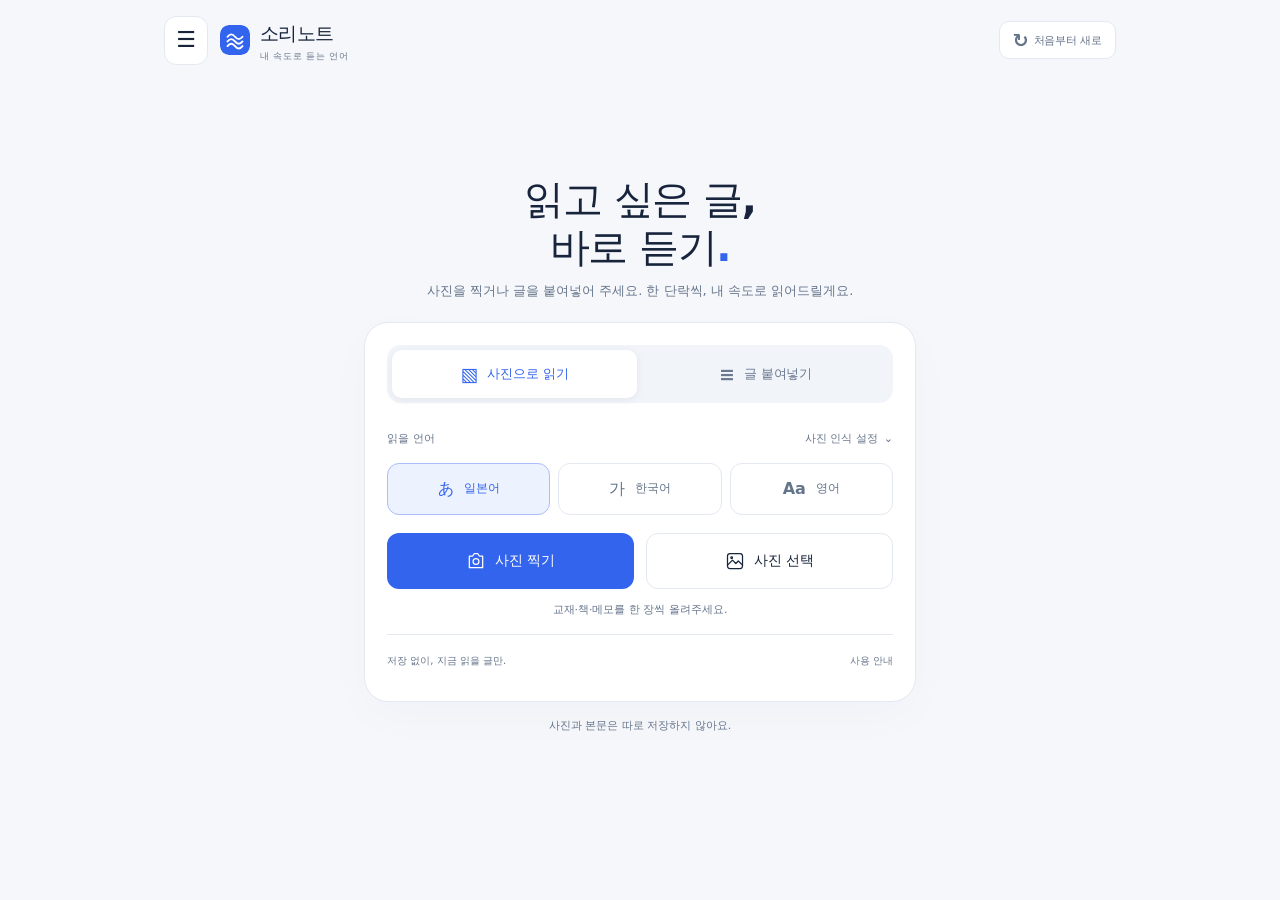
==== commit 15aa73d9: "Modernize visual theme and fit landing screen to mobile viewport" ====
--- a/sorinote/index.html
+++ b/sorinote/index.html
@@ -1,10 +1,10 @@
 <!doctype html>
 <html lang="ko">
 <head>
-<meta charset="utf-8"><meta name="viewport" content="width=device-width, initial-scale=1, viewport-fit=cover"><meta name="theme-color" content="#f7f8f2">
+<meta charset="utf-8"><meta name="viewport" content="width=device-width, initial-scale=1, viewport-fit=cover"><meta name="theme-color" content="#f5f7fb">
 <meta name="description" content="사진을 찍거나 글을 붙여넣고, 한 단락씩 바로 들어보세요. 일본어·한국어·영어 무료 듣기.">
 <title>소리노트 · 사진과 글, 바로 듣기</title><link rel="icon" href="icon.svg" type="image/svg+xml"><link rel="stylesheet" href="style.css?v=12"><script defer src="core.js?v=8"></script><script defer src="reading.js?v=6"></script><script defer src="ocr-clean.js?v=5"></script><script defer src="ocr-input.js?v=10"></script><script defer src="photo-quality.js?v=10"></script><script defer src="study.js?v=10"></script><script defer src="translation.js?v=12"></script><script defer src="basic-dictionary.js?v=14"></script><script defer src="dictionary-data.js?v=14"></script><script defer src="vocabulary.js?v=14"></script><script defer src="word-study.js?v=14"></script><script defer src="workspace.js?v=14"></script><script defer src="app.js?v=14"></script>
-<link rel="manifest" href="manifest.webmanifest"><link rel="stylesheet" href="pro.css?v=14"><script defer src="pro.js?v=14"></script></head><body>
+<link rel="manifest" href="manifest.webmanifest"><link rel="stylesheet" href="pro.css?v=14"><link rel="stylesheet" href="modern.css?v=15"><link rel="apple-touch-icon" href="icon-192.png"><script defer src="pro.js?v=15"></script></head><body>
 <a class="skip" href="#main">본문으로 건너뛰기</a>
 <header class="header"><a href="./" class="brand" aria-label="소리노트 홈"><img src="icon.svg" alt="" width="30" height="30"><span>소리노트<small>내 속도로 듣는 언어</small></span></a><button id="reset" class="reset-button" type="button"><span aria-hidden="true">↻</span> 처음부터 새로</button></header>
 <main id="main" class="shell">
--- a/sorinote/modern.css
+++ b/sorinote/modern.css
@@ -0,0 +1,83 @@
+/* Mobile-first visual system. Do not constrain document scrolling for reading or editing. */
+:root{--bg:#f5f7fb;--paper:#fff;--ink:#17243b;--muted:#66758b;--accent:#3364ed;--line:#e3e8f1;--tint:#edf2ff;--soft:#e8efff;font-family:system-ui,-apple-system,"Segoe UI","Malgun Gothic",sans-serif}
+body{background:var(--bg);color:var(--ink)}
+button{border-radius:12px;letter-spacing:-.2px}button:focus-visible,a:focus-visible,input:focus-visible,select:focus-visible,textarea:focus-visible{outline-color:#7099ff}
+.header{padding:16px 24px;max-width:1000px;gap:12px}
+.brand{letter-spacing:-.7px}.brand small{color:var(--muted)}
+.reset-button{background:white;color:#64748b;border-color:var(--line);border-radius:10px}
+.menu-button{background:white;color:var(--ink);border-radius:12px}
+#category-menu{top:calc(100% + 4px);left:24px;display:flex;flex-direction:column;gap:8px;padding:10px;min-width:230px;max-width:calc(100vw - 40px);border:1px solid var(--line);border-radius:18px;box-shadow:0 16px 48px #17243b24;z-index:60}
+#category-menu button{width:100%;margin:0;min-height:48px;padding:12px 16px;justify-content:flex-start;border:0;background:transparent;color:#42516a}
+#category-menu button:hover,#category-menu [aria-current]{background:var(--tint);color:var(--accent)}
+.shell{margin-top:12px}.intro h1{font-weight:750;letter-spacing:-1.5px}.title-dot{color:var(--accent)}
+.intro p,.workspace-hint,.result-hint,.small-label,.layout-field,.source-session-hint,.footer,.footer>span,.guide-link{color:var(--muted)}
+.source-card,.editor-card{border:1px solid var(--line);border-radius:24px;box-shadow:0 14px 48px #253b6406}
+.intake-tabs{background:#f1f4f9;border:0;border-radius:14px;padding:5px;gap:6px;margin-bottom:20px}
+.intake-tabs button{color:#6b7890}.intake-tabs button[aria-selected=true]{color:var(--accent);background:white;border-color:transparent;box-shadow:0 2px 8px #273f6510}
+.languages span{background:white;color:#64748b;border-color:var(--line);border-radius:12px}
+.languages input:checked+span{background:var(--tint);color:var(--accent);border-color:#a9befb}
+.languages b{font-family:inherit;font-size:16px;font-weight:650}
+.primary{background:var(--accent);color:#fff}.secondary{background:white;border-color:var(--line);color:var(--ink)}
+.text-button,.intake-fold>summary,.player-expand{color:#536882}
+.photo-options{position:relative;font-size:11px;color:var(--muted)}.photo-options>summary{cursor:pointer;min-height:32px;display:flex;align-items:center;gap:6px}.photo-options>summary:after{content:"⌄"}.photo-options[open] .layout-field{position:absolute;right:0;top:38px;padding:12px;background:white;box-shadow:0 6px 24px #17243b20;border:1px solid var(--line);border-radius:12px;z-index:5;min-width:190px}
+.layout-field select,select,textarea{background:#f8faff;color:var(--ink);border-color:var(--line)}
+.paragraph{border-radius:18px!important;border:1px solid var(--line)!important;padding:22px 20px!important}
+.paragraph-text[lang=ja]{font-family:"Noto Sans JP","Yu Gothic","Hiragino Kaku Gothic ProN",sans-serif}
+.paragraph-label{color:#7c8da7;font-size:10px}.paragraph-play{background:var(--tint);color:var(--accent)}
+.translation-panel{background:#f0f4fb;color:#34465f;border-radius:12px}.study-preview,.word-context{background:#edf2ff}
+.reading-toolbar>button{background:white;border:1px solid var(--line);color:#4e6483}
+.reading-toolbar #furigana-toggle[aria-pressed=true]{background:var(--tint);color:var(--accent)}
+.reading-toolbar summary{background:white;color:#4e6483;border-color:var(--line)}
+.player-bar{background:#ffffffed;border-color:var(--line);box-shadow:0 -8px 32px #233b6508}
+.player-status,.speed,.speed-note,.speed-limits{color:var(--muted)}input[type=range]{accent-color:var(--accent)}
+.status-dot.playing{background:var(--accent);box-shadow:0 0 0 3px var(--tint)}
+.another-button{border-color:#b7c7e3;color:#546b92}.toast{background:#243856}.word-sheet{background:white;color:var(--ink);border-color:var(--line)}
+.lookup-word:hover,.lookup-word:focus-visible{background:#e0eaff;box-shadow:0 1px #85a3e9}.study-summary{background:#f1f5fc;border-color:var(--line)}
+.review-status,.study-jump,.study-auto{color:#5e7291}.photo-preview{background:#f0f4fa}
+/* First launch: header + compact import card fit in a normal phone viewport. */
+body.landing{padding-bottom:calc(68px + env(safe-area-inset-bottom));min-height:100svh;display:flex;flex-direction:column}
+body.landing .header{width:100%;flex:none;margin:0 auto}
+body.landing .shell{width:100%;max-width:600px;margin:auto;padding:8px 24px}
+body.landing #read-view{width:100%}
+body.landing .intro{margin:0 0 20px}
+body.landing .intro h1{font-size:clamp(28px,4.5vw,40px);line-height:1.2;margin:0}
+body.landing .intro p{font-size:13px;line-height:1.6;margin-top:10px}
+body.landing .intro .mobile-break{display:none}
+body.landing .intake-fold{margin:0}
+body.landing .intake-fold>summary{display:none}
+body.landing .source-card{padding:22px}
+body.landing .upload-illustration{display:none}
+body.landing .source-top{margin-bottom:8px}
+body.landing .dropzone{margin-top:18px}
+body.landing .source-button{min-height:56px}
+body.landing .source-bottom{margin-top:16px;padding-top:8px}
+body.landing .upload-hint{margin-top:12px;color:var(--muted)}
+body.landing .footer{margin:14px 0 0}
+body.landing .footer>span{display:none}
+body.landing .footer p{font-size:11px}
+@media(max-width:600px){
+ .header{padding:12px 18px;gap:10px}#category-menu{left:18px}
+ .brand{font-size:17px}.reset-button{font-size:10px;padding:8px}
+ .shell{padding:0 18px}.paragraph{padding:20px 16px!important}
+ body.landing .shell{padding:8px 18px}
+ body.landing .source-card{padding:18px}
+ body.landing .intro h1{font-size:30px}
+ body.landing .intro p{font-size:12px}
+ body.landing .languages span{min-height:44px;padding:9px 4px}
+ body.landing .intake-tabs{margin-bottom:12px}
+ body.landing .source-bottom{margin-top:12px}
+}
+@media(max-height:600px){body.landing .intro p{display:none}body.landing .intro{margin-bottom:10px}}
+@media(max-height:700px){
+ body.landing .header{padding-top:8px;padding-bottom:8px}
+ body.landing .intro{margin-bottom:12px}
+ body.landing .intro h1{font-size:26px}
+ body.landing .intro h1 br{display:none}
+ body.landing .intro p{margin-top:6px}
+ body.landing .source-card{padding:14px 16px}
+ body.landing .intake-tabs{margin-bottom:8px}
+ body.landing .dropzone{margin-top:10px}
+ body.landing .upload-hint{display:none}
+ body.landing .source-bottom{margin-top:10px;padding-top:4px}
+ body.landing .footer{margin-top:8px}
+}
